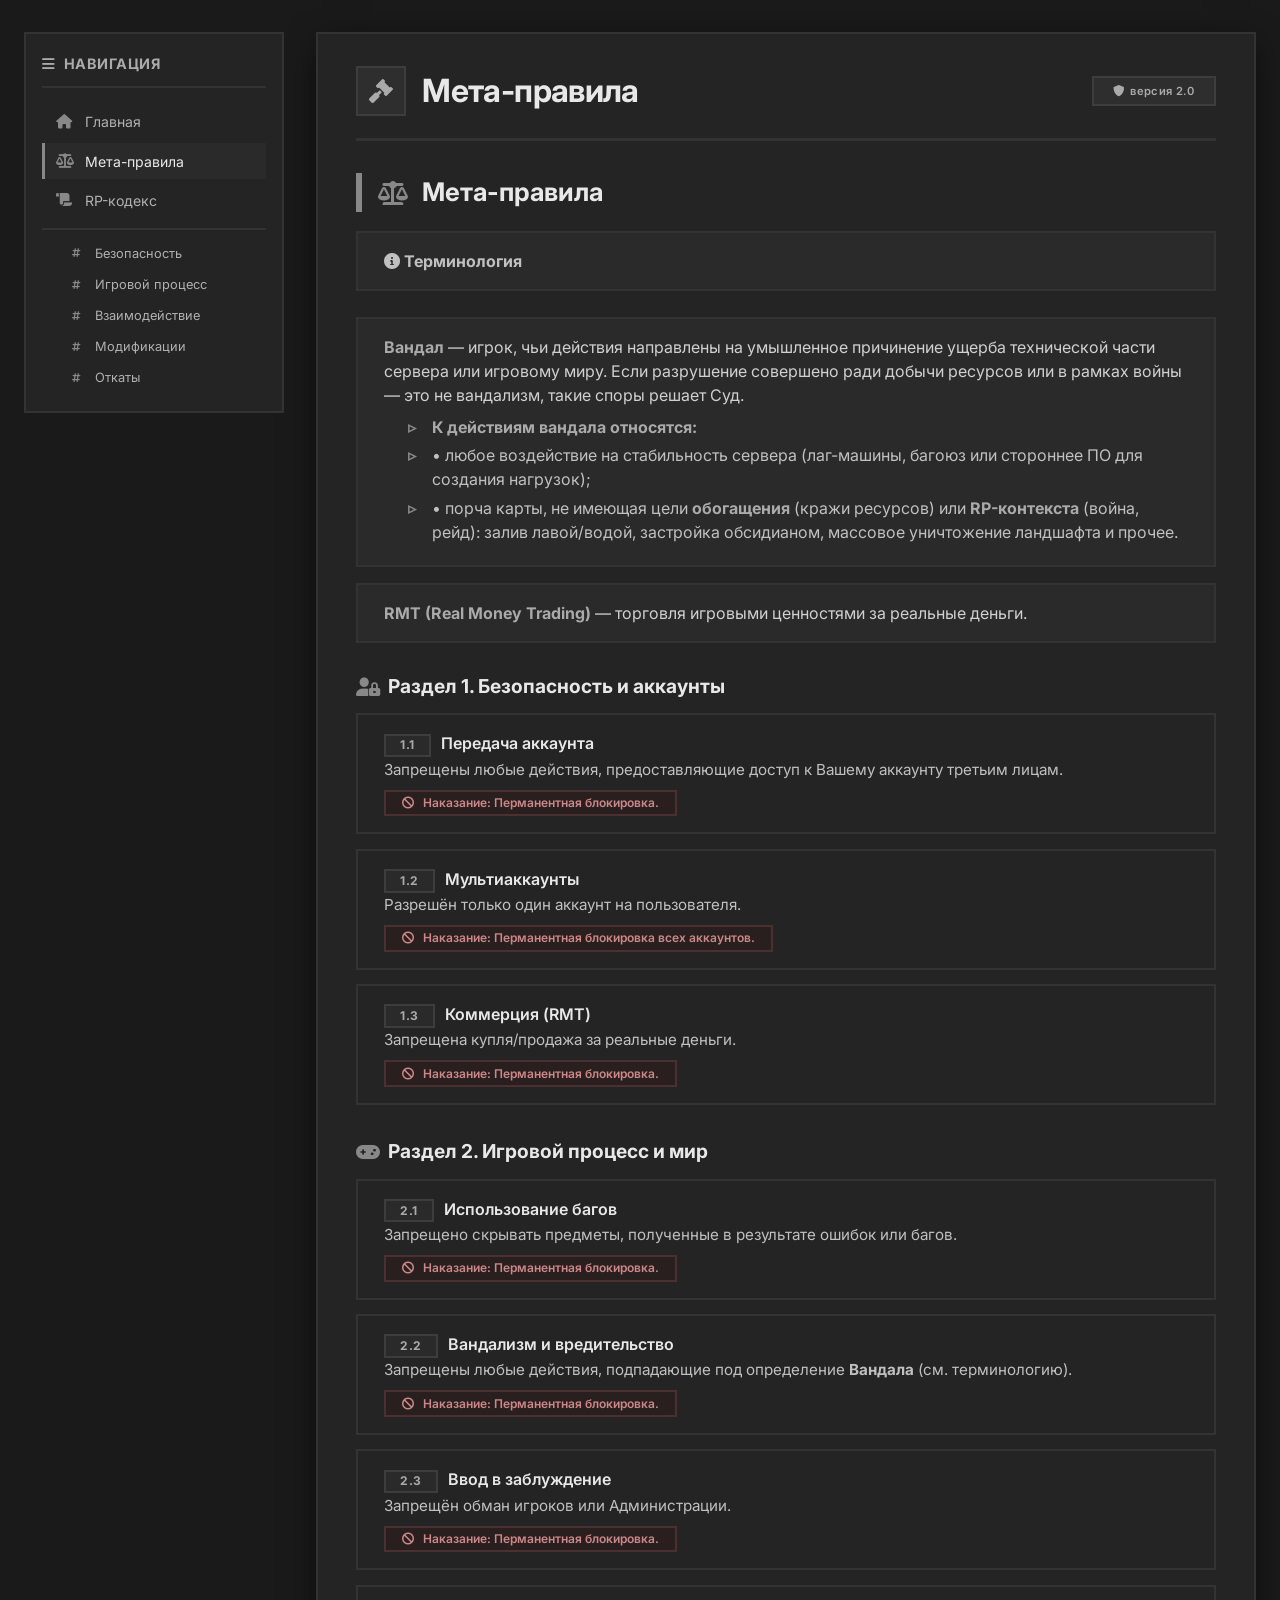
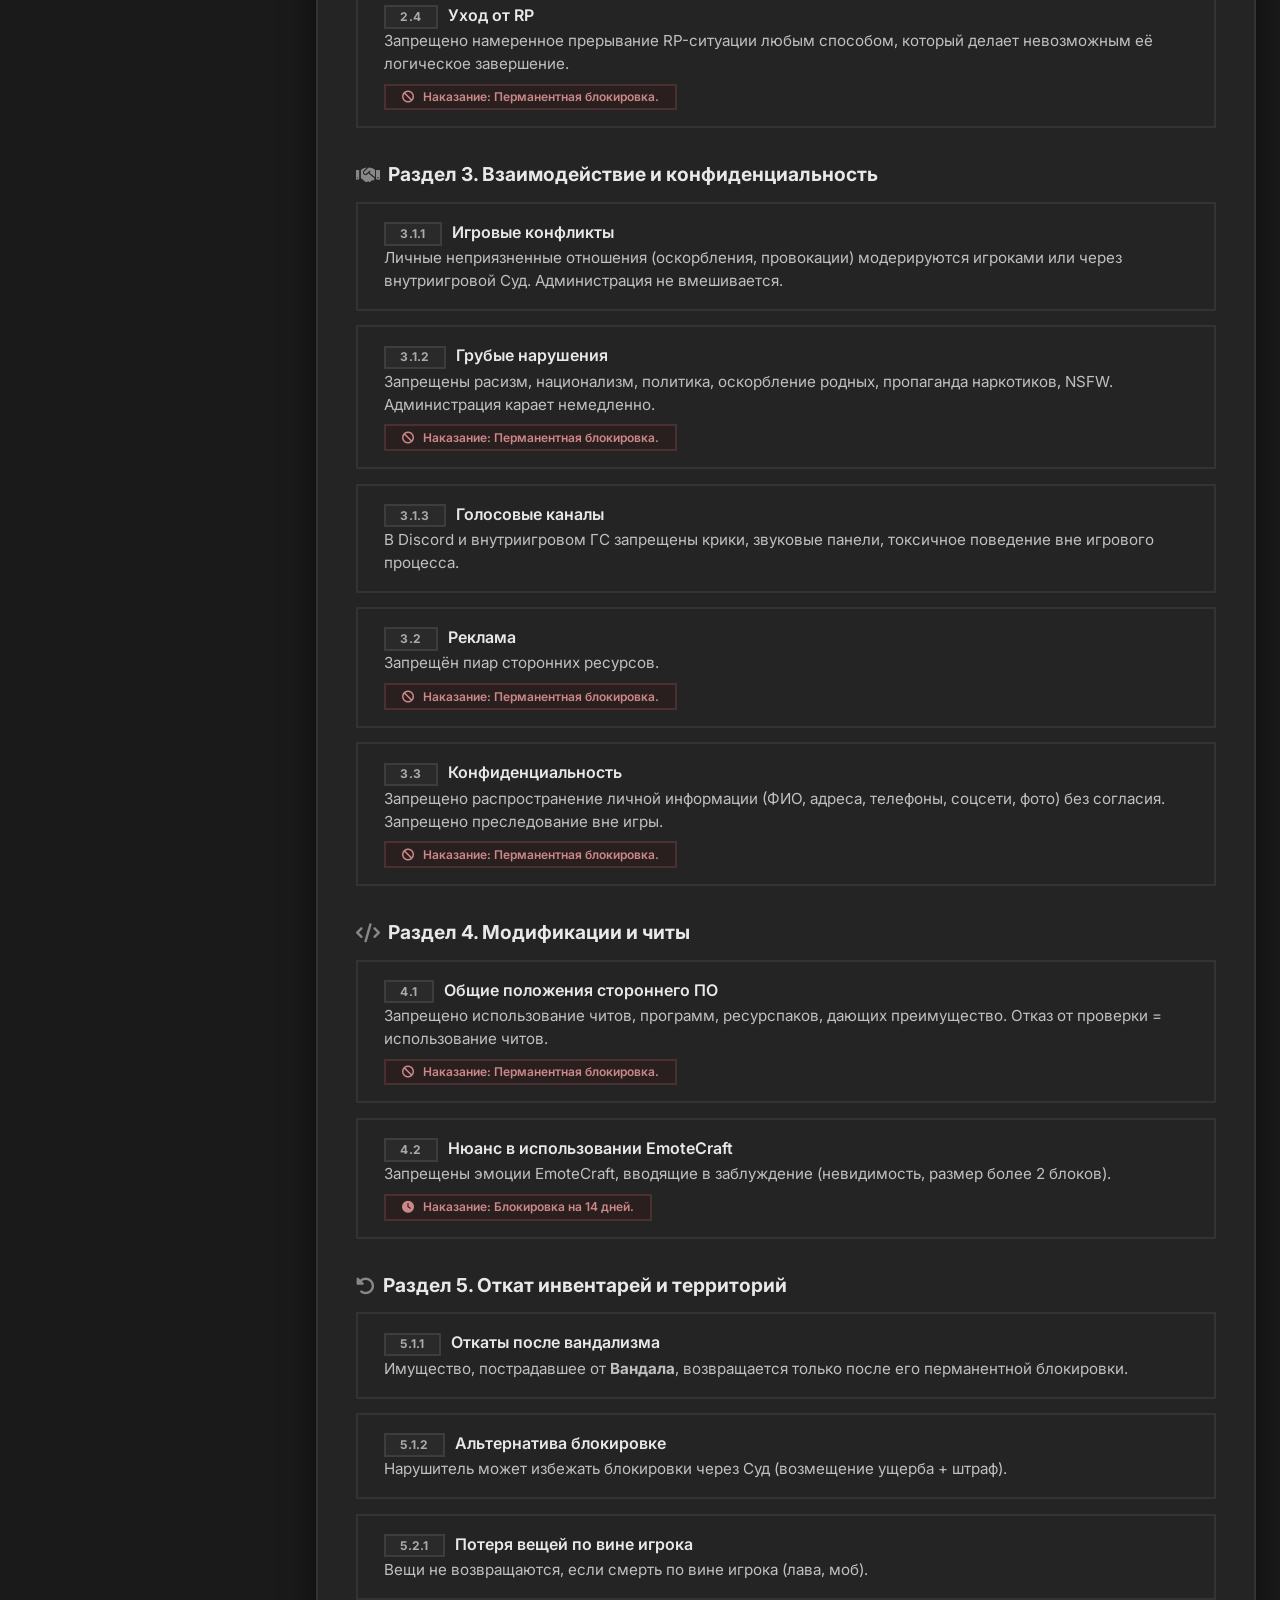
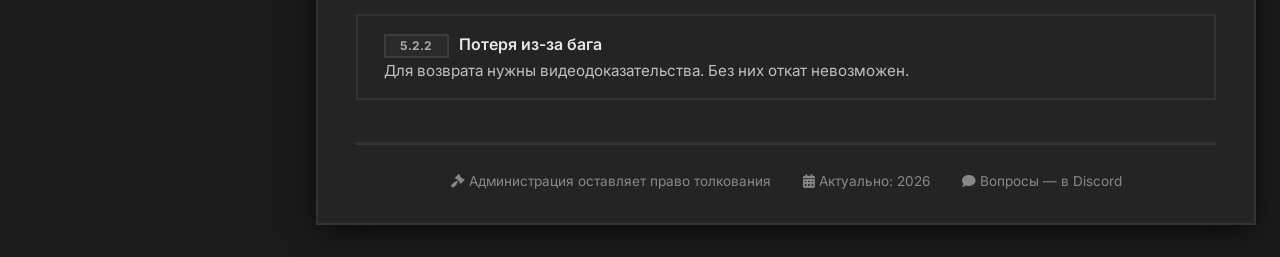
==== meta-rules.html @ c779bcae "Add files via upload" ====
<!DOCTYPE html>
<html lang="ru">
<head>
    <meta charset="UTF-8">
    <meta name="viewport" content="width=device-width, initial-scale=1.0">
    <title>Мета-правила — MIDNIGHT</title>
    <link rel="preconnect" href="https://fonts.googleapis.com">
    <link rel="preconnect" href="https://fonts.gstatic.com" crossorigin>
    <link href="https://fonts.googleapis.com/css2?family=Inter:opsz,wght@14..32,400;14..32,500;14..32,600;14..32,700&display=swap" rel="stylesheet">
    <link rel="stylesheet" href="https://cdnjs.cloudflare.com/ajax/libs/font-awesome/6.0.0-beta3/css/all.min.css">
    <link rel="stylesheet" href="styles.css">
    <link rel="shortcut icon" href="https://cdn.discordapp.com/icons/1515290569293959178/2b5f60cef63d94fbbb2cb43fdc33df2d.webp?size=60&quality=lossless" type="image/x-icon">
</head>
<body>
    <div class="app-wrapper">
        <aside class="sidebar">
            <div class="sidebar-title"><i class="fas fa-bars"></i> Навигация</div>
            <ul class="nav-list">
                <li><a href="index.html"><i class="fas fa-home"></i> Главная</a></li>
                <li><a href="meta-rules.html" class="active"><i class="fas fa-scale-balanced"></i> Мета-правила</a></li>
                <li><a href="rp-codex.html"><i class="fas fa-scroll"></i> RP-кодекс</a></li>
            </ul>
            <hr class="nav-divider">
            <ul class="nav-list nav-sub">
                <li><a href="meta-rules.html#section-1"><i class="fas fa-hashtag"></i> Безопасность</a></li>
                <li><a href="meta-rules.html#section-2"><i class="fas fa-hashtag"></i> Игровой процесс</a></li>
                <li><a href="meta-rules.html#section-3"><i class="fas fa-hashtag"></i> Взаимодействие</a></li>
                <li><a href="meta-rules.html#section-4"><i class="fas fa-hashtag"></i> Модификации</a></li>
                <li><a href="meta-rules.html#section-5"><i class="fas fa-hashtag"></i> Откаты</a></li>
            </ul>
        </aside>
        <main class="container">
            <div class="header">
                <div class="header-icon"><i class="fas fa-gavel"></i></div>
                <h1>Мета-правила</h1>
                <span class="badge"><i class="fas fa-shield-alt"></i> версия 2.0</span>
            </div>
            <div class="section" id="meta-rules">
                <div class="section-title"><i class="fas fa-scale-balanced"></i> Мета-правила</div>
                <div class="meta-block">
                    <p><i class="fas fa-info-circle"></i> <strong>Терминология</strong></p>
                </div>
                <div class="term-block">
                    <strong>Вандал</strong> — игрок, чьи действия направлены на умышленное причинение ущерба технической части сервера или игровому миру. Если разрушение совершено ради добычи ресурсов или в рамках войны — это не вандализм, такие споры решает Суд.
                    <ul class="sub-list" style="margin-top:8px;">
                        <li><strong>К действиям вандала относятся:</strong></li>
                        <li>• любое воздействие на стабильность сервера (лаг-машины, багоюз или стороннее ПО для создания нагрузок);</li>
                        <li>• порча карты, не имеющая цели <strong>обогащения</strong> (кражи ресурсов) или <strong>RP-контекста</strong> (война, рейд): залив лавой/водой, застройка обсидианом, массовое уничтожение ландшафта и прочее.</li>
                    </ul>
                </div>
                <div class="term-block">
                    <strong>RMT (Real Money Trading)</strong> — торговля игровыми ценностями за реальные деньги.
                </div>
                <div style="margin-top: 1.8rem;" id="section-1">
                    <h3><i class="fas fa-user-lock"></i> Раздел 1. Безопасность и аккаунты</h3>
                    <div class="rule-grid">
                        <div class="rule-card">
                            <div class="rule-head"><span class="rule-num">1.1</span><span class="rule-title">Передача аккаунта</span></div>
                            <div class="rule-desc">Запрещены любые действия, предоставляющие доступ к Вашему аккаунту третьим лицам.</div>
                            <div class="punishment"><i class="fas fa-ban"></i> Наказание: Перманентная блокировка.</div>
                        </div>
                        <div class="rule-card">
                            <div class="rule-head"><span class="rule-num">1.2</span><span class="rule-title">Мультиаккаунты</span></div>
                            <div class="rule-desc">Разрешён только один аккаунт на пользователя.</div>
                            <div class="punishment"><i class="fas fa-ban"></i> Наказание: Перманентная блокировка всех аккаунтов.</div>
                        </div>
                        <div class="rule-card">
                            <div class="rule-head"><span class="rule-num">1.3</span><span class="rule-title">Коммерция (RMT)</span></div>
                            <div class="rule-desc">Запрещена купля/продажа за реальные деньги.</div>
                            <div class="punishment"><i class="fas fa-ban"></i> Наказание: Перманентная блокировка.</div>
                        </div>
                    </div>
                </div>
                <div style="margin-top: 2rem;" id="section-2">
                    <h3><i class="fas fa-gamepad"></i> Раздел 2. Игровой процесс и мир</h3>
                    <div class="rule-grid">
                        <div class="rule-card">
                            <div class="rule-head"><span class="rule-num">2.1</span><span class="rule-title">Использование багов</span></div>
                            <div class="rule-desc">Запрещено скрывать предметы, полученные в результате ошибок или багов.</div>
                            <div class="punishment"><i class="fas fa-ban"></i> Наказание: Перманентная блокировка.</div>
                        </div>
                        <div class="rule-card">
                            <div class="rule-head"><span class="rule-num">2.2</span><span class="rule-title">Вандализм и вредительство</span></div>
                            <div class="rule-desc">Запрещены любые действия, подпадающие под определение <strong>Вандала</strong> (см. терминологию).</div>
                            <div class="punishment"><i class="fas fa-ban"></i> Наказание: Перманентная блокировка.</div>
                        </div>
                        <div class="rule-card">
                            <div class="rule-head"><span class="rule-num">2.3</span><span class="rule-title">Ввод в заблуждение</span></div>
                            <div class="rule-desc">Запрещён обман игроков или Администрации.</div>
                            <div class="punishment"><i class="fas fa-ban"></i> Наказание: Перманентная блокировка.</div>
                        </div>
                        <div class="rule-card">
                            <div class="rule-head"><span class="rule-num">2.4</span><span class="rule-title">Уход от RP</span></div>
                            <div class="rule-desc">Запрещено намеренное прерывание RP-ситуации любым способом, который делает невозможным её логическое завершение.</div>
                            <div class="punishment"><i class="fas fa-ban"></i> Наказание: Перманентная блокировка.</div>
                        </div>
                    </div>
                </div>
                <div style="margin-top: 2rem;" id="section-3">
                    <h3><i class="fas fa-handshake"></i> Раздел 3. Взаимодействие и конфиденциальность</h3>
                    <div class="rule-grid">
                        <div class="rule-card">
                            <div class="rule-head"><span class="rule-num">3.1.1</span><span class="rule-title">Игровые конфликты</span></div>
                            <div class="rule-desc">Личные неприязненные отношения (оскорбления, провокации) модерируются игроками или через внутриигровой Суд. Администрация не вмешивается.</div>
                        </div>
                        <div class="rule-card">
                            <div class="rule-head"><span class="rule-num">3.1.2</span><span class="rule-title">Грубые нарушения</span></div>
                            <div class="rule-desc">Запрещены расизм, национализм, политика, оскорбление родных, пропаганда наркотиков, NSFW. Администрация карает немедленно.</div>
                            <div class="punishment"><i class="fas fa-ban"></i> Наказание: Перманентная блокировка.</div>
                        </div>
                        <div class="rule-card">
                            <div class="rule-head"><span class="rule-num">3.1.3</span><span class="rule-title">Голосовые каналы</span></div>
                            <div class="rule-desc">В Discord и внутриигровом ГС запрещены крики, звуковые панели, токсичное поведение вне игрового процесса.</div>
                        </div>
                        <div class="rule-card">
                            <div class="rule-head"><span class="rule-num">3.2</span><span class="rule-title">Реклама</span></div>
                            <div class="rule-desc">Запрещён пиар сторонних ресурсов.</div>
                            <div class="punishment"><i class="fas fa-ban"></i> Наказание: Перманентная блокировка.</div>
                        </div>
                        <div class="rule-card">
                            <div class="rule-head"><span class="rule-num">3.3</span><span class="rule-title">Конфиденциальность</span></div>
                            <div class="rule-desc">Запрещено распространение личной информации (ФИО, адреса, телефоны, соцсети, фото) без согласия. Запрещено преследование вне игры.</div>
                            <div class="punishment"><i class="fas fa-ban"></i> Наказание: Перманентная блокировка.</div>
                        </div>
                    </div>
                </div>
                <div style="margin-top: 2rem;" id="section-4">
                    <h3><i class="fas fa-code"></i> Раздел 4. Модификации и читы</h3>
                    <div class="rule-grid">
                        <div class="rule-card">
                            <div class="rule-head"><span class="rule-num">4.1</span><span class="rule-title">Общие положения стороннего ПО</span></div>
                            <div class="rule-desc">Запрещено использование читов, программ, ресурспаков, дающих преимущество. Отказ от проверки = использование читов.</div>
                            <div class="punishment"><i class="fas fa-ban"></i> Наказание: Перманентная блокировка.</div>
                        </div>
                        <div class="rule-card">
                            <div class="rule-head"><span class="rule-num">4.2</span><span class="rule-title">Нюанс в использовании EmoteCraft</span></div>
                            <div class="rule-desc">Запрещены эмоции EmoteCraft, вводящие в заблуждение (невидимость, размер более 2 блоков).</div>
                            <div class="punishment"><i class="fas fa-clock"></i> Наказание: Блокировка на 14 дней.</div>
                        </div>
                    </div>
                </div>
                <div style="margin-top: 2rem;" id="section-5">
                    <h3><i class="fas fa-undo-alt"></i> Раздел 5. Откат инвентарей и территорий</h3>
                    <div class="rule-grid">
                        <div class="rule-card">
                            <div class="rule-head"><span class="rule-num">5.1.1</span><span class="rule-title">Откаты после вандализма</span></div>
                            <div class="rule-desc">Имущество, пострадавшее от <strong>Вандала</strong>, возвращается только после его перманентной блокировки.</div>
                        </div>
                        <div class="rule-card">
                            <div class="rule-head"><span class="rule-num">5.1.2</span><span class="rule-title">Альтернатива блокировке</span></div>
                            <div class="rule-desc">Нарушитель может избежать блокировки через Суд (возмещение ущерба + штраф).</div>
                        </div>
                        <div class="rule-card">
                            <div class="rule-head"><span class="rule-num">5.2.1</span><span class="rule-title">Потеря вещей по вине игрока</span></div>
                            <div class="rule-desc">Вещи не возвращаются, если смерть по вине игрока (лава, моб).</div>
                        </div>
                        <div class="rule-card">
                            <div class="rule-head"><span class="rule-num">5.2.2</span><span class="rule-title">Потеря из-за бага</span></div>
                            <div class="rule-desc">Для возврата нужны видеодоказательства. Без них откат невозможен.</div>
                        </div>
                    </div>
                </div>
                <div class="footer-note">
                    <span><i class="fas fa-gavel"></i> Администрация оставляет право толкования</span>
                    <span><i class="fas fa-calendar-alt"></i> Актуально: 2026</span>
                    <span><i class="fas fa-comment"></i> <a href="https://discord.gg/SPsBcRVKXB" style="text-decoration: none; color: #888888">Вопросы — в Discord</a></span>
                </div>
            </div>
        </main>
    </div>
    <script src="script.js"></script>
</body>
</html>
---- styles.css ----
* {
    margin: 0;
    padding: 0;
    box-sizing: border-box;
}

body {
    font-family: 'Inter', sans-serif;
    background: #1a1a1a;
    color: #d4d4d4;
    line-height: 1.5;
    padding: 2rem 1.5rem;
}

.app-wrapper {
    max-width: 1300px;
    margin: 0 auto;
    display: grid;
    grid-template-columns: 260px 1fr;
    gap: 2rem;
    align-items: start;
}

.sidebar {
    background: #242424;
    border: 2px solid #333333;
    padding: 1.2rem 1rem;
    position: sticky;
    top: 1.5rem;
    border-radius: 0;
    max-height: calc(100vh - 3rem);
    overflow-y: auto;
}

.sidebar::-webkit-scrollbar {
    width: 6px;
}
.sidebar::-webkit-scrollbar-track {
    background: #242424;
}
.sidebar::-webkit-scrollbar-thumb {
    background: #444444;
}

.sidebar-title {
    font-size: 0.9rem;
    font-weight: 700;
    text-transform: uppercase;
    letter-spacing: 0.5px;
    color: #aaaaaa;
    margin-bottom: 1rem;
    border-bottom: 2px solid #333333;
    padding-bottom: 0.7rem;
    display: flex;
    align-items: center;
    gap: 8px;
}

.nav-list {
    list-style: none;
    display: flex;
    flex-direction: column;
    gap: 0.25rem;
}

.nav-list li a {
    display: flex;
    align-items: center;
    gap: 10px;
    padding: 0.45rem 0.7rem;
    color: #b0b0b0;
    text-decoration: none;
    font-size: 0.88rem;
    border-left: 3px solid transparent;
    transition: all 0.1s ease;
    border-radius: 0;
}

.nav-list li a:hover {
    background: #2e2e2e;
    color: #e8e8e8;
    border-left-color: #888888;
}

.nav-list li a.active {
    background: #2a2a2a;
    color: #e8e8e8;
    border-left-color: #888888;
}

.nav-list li a i {
    width: 1.2rem;
    color: #888888;
    font-size: 0.9rem;
}

.nav-divider {
    border: none;
    border-top: 2px solid #333333;
    margin: 0.6rem 0;
}

.nav-sub {
    padding-left: 1.2rem;
}

.nav-sub li a {
    font-size: 0.8rem;
    padding: 0.25rem 0.5rem;
}

.nav-sub li a i {
    font-size: 0.6rem;
    width: 0.8rem;
}

.container {
    background: #242424;
    border-radius: 0;
    box-shadow: 0 8px 32px -6px rgba(0, 0, 0, 0.8);
    padding: 2rem 2.4rem;
    border: 2px solid #333333;
}

.header {
    display: flex;
    align-items: center;
    gap: 1rem;
    border-bottom: 3px solid #333333;
    padding-bottom: 1.4rem;
    margin-bottom: 2rem;
    flex-wrap: wrap;
}

.header-icon {
    background: #2e2e2e;
    width: 50px;
    height: 50px;
    border-radius: 0;
    display: flex;
    align-items: center;
    justify-content: center;
    font-size: 24px;
    color: #aaaaaa;
    border: 2px solid #3d3d3d;
}

.header h1 {
    font-size: 2rem;
    font-weight: 700;
    letter-spacing: -0.02em;
    color: #e8e8e8;
}

.header .badge {
    background: #2e2e2e;
    color: #aaaaaa;
    font-weight: 600;
    font-size: 0.7rem;
    padding: 0.3rem 1.2rem;
    border-radius: 0;
    margin-left: auto;
    border: 2px solid #3d3d3d;
    letter-spacing: 0.3px;
    display: flex;
    align-items: center;
    gap: 6px;
}

.section {
    scroll-margin-top: 1.5rem;
}

.section-title {
    font-size: 1.6rem;
    font-weight: 700;
    margin-bottom: 1.2rem;
    display: flex;
    align-items: center;
    gap: 12px;
    color: #e8e8e8;
    border-left: 6px solid #888888;
    padding-left: 1rem;
}

.section-title i {
    color: #888888;
    font-size: 1.5rem;
    width: 2rem;
}

.meta-block {
    background: #2a2a2a;
    border-radius: 0;
    padding: 1rem 1.6rem;
    margin-bottom: 1.6rem;
    border: 2px solid #333333;
}

.meta-block p {
    font-size: 1rem;
    font-weight: 500;
    color: #c0c0c0;
}

.term-block {
    background: #2a2a2a;
    border-radius: 0;
    padding: 1rem 1.6rem;
    border: 2px solid #333333;
    margin-bottom: 1rem;
    color: #d0d0d0;
}

.term-block strong {
    color: #aaaaaa;
    font-weight: 700;
}

.rule-grid {
    display: flex;
    flex-direction: column;
    gap: 0.9rem;
}

.rule-card {
    background: #242424;
    border-radius: 0;
    padding: 1rem 1.6rem;
    border: 2px solid #333333;
    transition: 0.15s ease;
    color: #d4d4d4;
}

.rule-card:hover {
    border-color: #555555;
    background: #2a2a2a;
}

.rule-head {
    display: flex;
    align-items: baseline;
    gap: 10px;
    flex-wrap: wrap;
    margin-bottom: 0.1rem;
}

.rule-num {
    font-weight: 700;
    color: #aaaaaa;
    background: #2a2a2a;
    padding: 0.05rem 0.9rem;
    border-radius: 0;
    font-size: 0.75rem;
    letter-spacing: 0.02em;
    white-space: nowrap;
    border: 2px solid #3d3d3d;
}

.rule-title {
    font-weight: 600;
    font-size: 1rem;
    color: #e8e8e8;
}

.rule-desc {
    color: #c0c0c0;
    margin-top: 0.1rem;
    font-size: 0.95rem;
}

.rule-example {
    background: #2a2a2a;
    border-radius: 0;
    padding: 0.6rem 1.2rem;
    margin-top: 0.6rem;
    font-size: 0.92rem;
    border-left: 5px solid #888888;
    color: #c8c8c8;
    display: flex;
    align-items: flex-start;
    gap: 8px;
    border: 2px solid #3d3d3d;
}

.rule-example i {
    color: #999999;
}

.punishment {
    display: inline-block;
    background: #2a1f1f;
    color: #cc8888;
    font-weight: 600;
    font-size: 0.75rem;
    padding: 0.15rem 1rem;
    border-radius: 0;
    margin-top: 0.5rem;
    border: 2px solid #4a3030;
}

.punishment i {
    margin-right: 6px;
    color: #cc8888;
}

.sub-list {
    margin-top: 0.5rem;
    padding-left: 1.5rem;
    list-style: none;
}

.sub-list li {
    position: relative;
    padding-left: 1.5rem;
    margin-bottom: 0.3rem;
    color: #c0c0c0;
}

.sub-list li::before {
    content: "▹";
    color: #888888;
    position: absolute;
    left: 0;
    font-weight: 700;
}

.sub-list li strong {
    color: #aaaaaa;
}

.warning {
    background: #2a251a;
    border-left: 6px solid #b8943a;
    border-radius: 0;
    padding: 1rem 1.8rem;
    margin: 1.6rem 0;
    border: 2px solid #4a402a;
    color: #d4c8b0;
}

.warning i {
    color: #b8943a;
    margin-right: 8px;
}

.warning strong {
    color: #d4b86a;
}

.server-info-grid {
    display: grid;
    grid-template-columns: 1fr 1fr;
    gap: 1.5rem;
    margin-bottom: 2rem;
}

.info-card {
    background: #2a2a2a;
    border: 2px solid #333333;
    padding: 1.5rem 1.8rem;
    border-radius: 0;
}

.info-card .label {
    font-size: 0.75rem;
    text-transform: uppercase;
    letter-spacing: 0.5px;
    color: #aaaaaa;
    font-weight: 600;
    margin-bottom: 0.3rem;
}

.info-card .value {
    font-size: 1.1rem;
    font-weight: 600;
    color: #e8e8e8;
    word-break: break-all;
}

.info-card .value .ip {
    color: #aaaaaa;
    font-family: 'Inter', monospace;
    font-weight: 700;
}

.info-card .value .copy-btn {
    background: #333333;
    border: none;
    color: #aaaaaa;
    padding: 0.2rem 0.7rem;
    cursor: pointer;
    font-size: 0.75rem;
    font-family: inherit;
    margin-left: 0.5rem;
    border: 1px solid #444444;
    transition: 0.1s ease;
}

.info-card .value .copy-btn:hover {
    background: #3d3d3d;
    border-color: #666666;
}

.info-card .value .copy-btn.copied {
    background: #1a3a2a;
    border-color: #4a6a5a;
    color: #88bb88;
}

.mods-list {
    display: flex;
    flex-wrap: wrap;
    gap: 0.8rem;
    margin-top: 0.5rem;
}

.mod-tag {
    background: #2e2e2e;
    border: 1px solid #3d3d3d;
    padding: 0.3rem 1rem;
    font-size: 0.85rem;
    color: #c0c0c0;
    display: flex;
    align-items: center;
    gap: 8px;
}

.mod-tag i {
    color: #888888;
    font-size: 0.9rem;
}

.faq-item {
    background: #242424;
    border: 2px solid #333333;
    padding: 1rem 1.6rem;
    margin-bottom: 0.8rem;
}

.faq-item .question {
    font-weight: 700;
    color: #e8e8e8;
    display: flex;
    align-items: center;
    gap: 10px;
    font-size: 1rem;
    cursor: pointer;
    user-select: none;
}

.faq-item .question i:first-child {
    color: #888888;
    width: 1.2rem;
}

.faq-item .question .fa-chevron-down {
    margin-left: auto;
    color: #666666;
    transition: transform 0.2s ease;
}

.faq-item .answer {
    color: #c0c0c0;
    margin-top: 0.6rem;
    padding-left: 2.2rem;
    font-size: 0.95rem;
    display: none;
    border-left: 3px solid #888888;
    padding-left: 1.2rem;
}

.faq-item .answer.open {
    display: block;
}

.faq-item .answer strong {
    color: #aaaaaa;
}

.help-box {
    background: #2a2a2a;
    border: 2px solid #333333;
    padding: 1.2rem 1.8rem;
    margin-top: 1rem;
    display: flex;
    align-items: center;
    gap: 1rem;
    flex-wrap: wrap;
}

.help-box i {
    color: #b8943a;
    font-size: 1.5rem;
}

.help-box p {
    color: #c0c0c0;
    font-size: 0.95rem;
    flex: 1;
}

.help-box .channel {
    background: #2e2e2e;
    border: 2px solid #3d3d3d;
    padding: 0.3rem 1rem;
    font-weight: 600;
    color: #aaaaaa;
    font-size: 0.85rem;
}

.help-box .channel i {
    font-size: 0.8rem;
    color: #aaaaaa;
}

.footer-note {
    margin-top: 2.6rem;
    text-align: center;
    font-size: 0.85rem;
    color: #888888;
    border-top: 3px solid #333333;
    padding-top: 1.6rem;
    display: flex;
    justify-content: center;
    gap: 2rem;
    flex-wrap: wrap;
}

.footer-note i {
    color: #888888;
}

h3 {
    font-weight: 700;
    font-size: 1.2rem;
    color: #e8e8e8;
    margin-bottom: 0.8rem;
    display: flex;
    align-items: center;
    gap: 8px;
}

h3 i {
    color: #888888;
}

@media (max-width: 900px) {
    .app-wrapper {
        grid-template-columns: 1fr;
        gap: 1.5rem;
    }

    .sidebar {
        position: relative;
        top: 0;
        max-height: none;
        overflow-y: visible;
        padding: 1rem;
    }

    .nav-list {
        flex-direction: row;
        flex-wrap: wrap;
        gap: 0.2rem;
    }

    .nav-list li a {
        padding: 0.3rem 0.6rem;
        font-size: 0.8rem;
        border-left: none;
        border-bottom: 2px solid transparent;
    }

    .nav-list li a:hover,
    .nav-list li a.active {
        border-left: none;
        border-bottom-color: #888888;
    }

    .nav-sub {
        padding-left: 0;
        display: flex;
        flex-wrap: wrap;
        gap: 0.2rem;
    }

    .nav-sub li a {
        font-size: 0.75rem;
        padding: 0.2rem 0.5rem;
    }

    .container {
        padding: 1.4rem 1rem;
    }

    .header h1 {
        font-size: 1.5rem;
    }

    .header .badge {
        margin-left: 0;
        width: 100%;
        text-align: center;
        justify-content: center;
    }

    .section-title {
        font-size: 1.3rem;
    }

    .rule-card {
        padding: 0.8rem 1rem;
    }

    .server-info-grid {
        grid-template-columns: 1fr;
    }

    .info-card .value {
        font-size: 1rem;
    }

    .faq-item .question {
        font-size: 0.9rem;
    }

    .help-box {
        flex-direction: column;
        align-items: flex-start;
    }
}

@media (max-width: 500px) {
    .nav-list li a {
        font-size: 0.7rem;
        padding: 0.2rem 0.4rem;
    }

    .nav-sub li a {
        font-size: 0.65rem;
    }

    .info-card {
        padding: 1rem;
    }

    .mods-list {
        gap: 0.4rem;
    }

    .mod-tag {
        font-size: 0.75rem;
        padding: 0.2rem 0.7rem;
    }
}
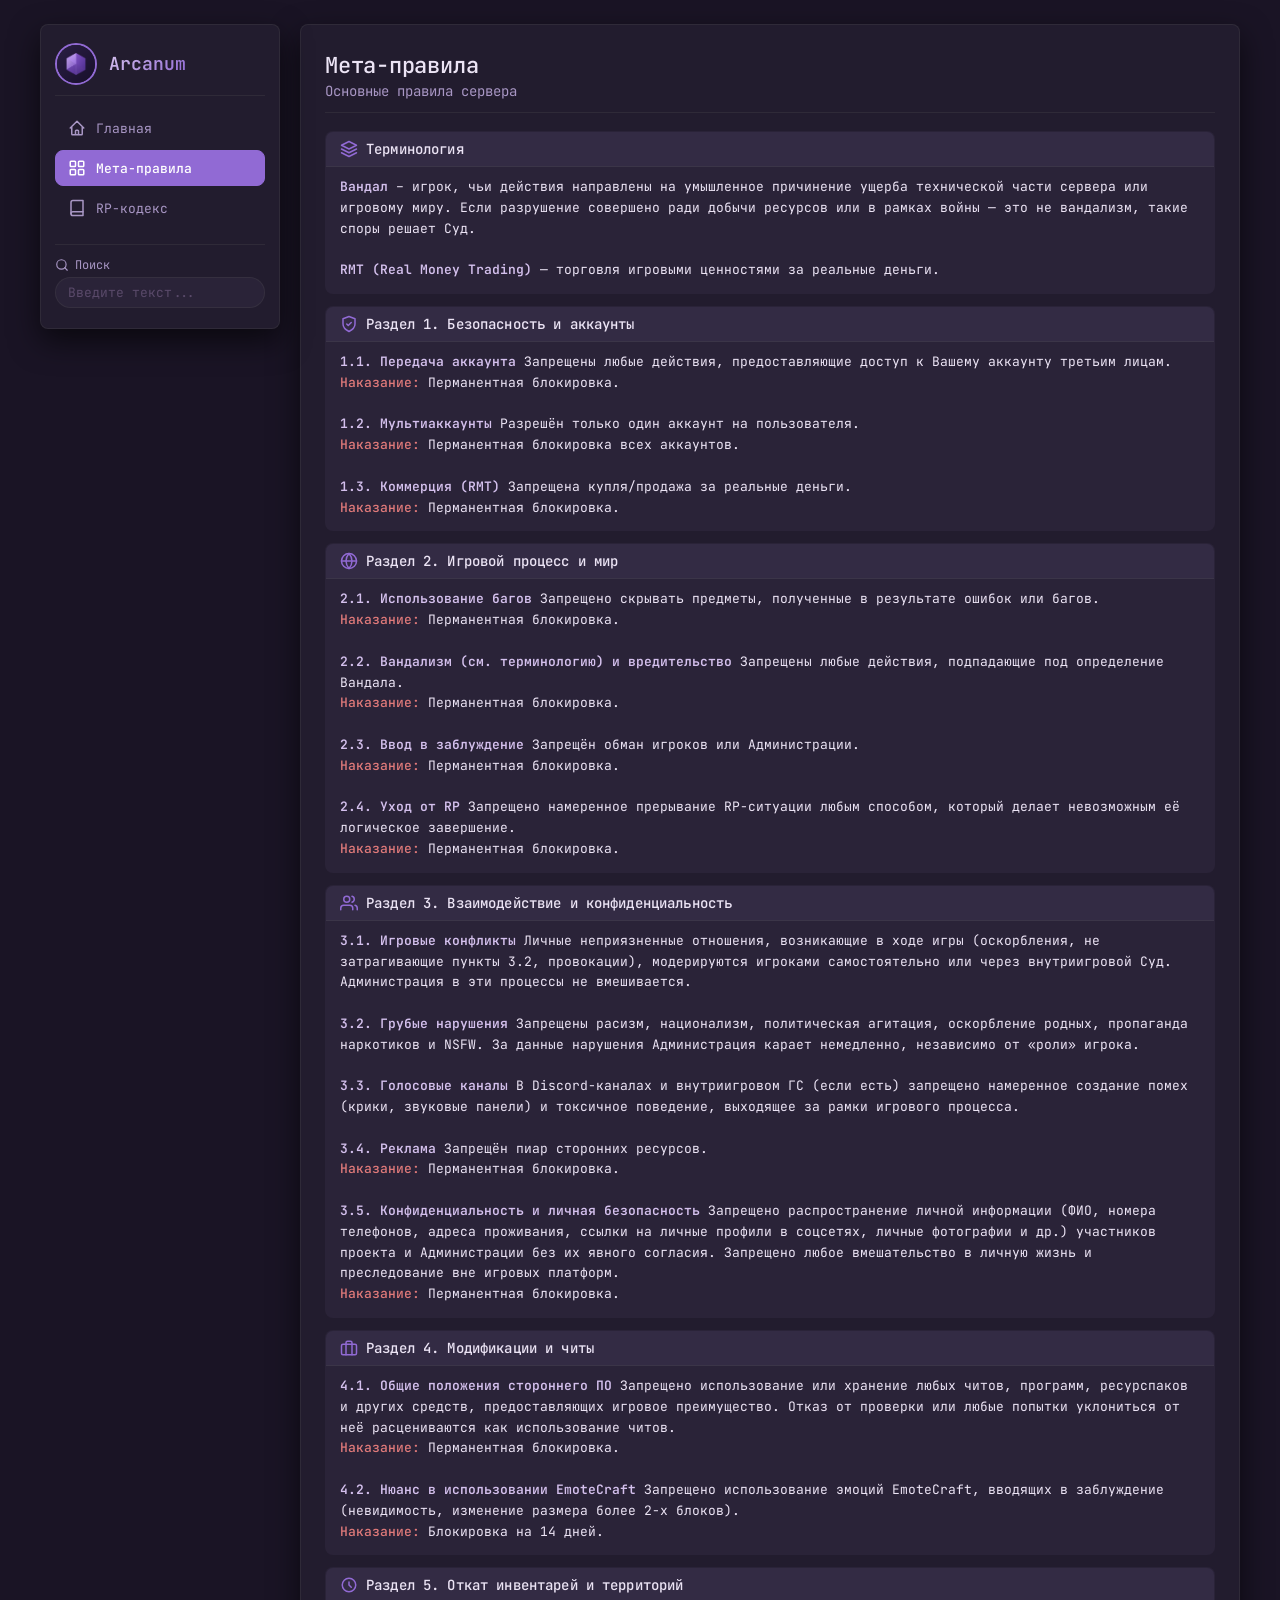
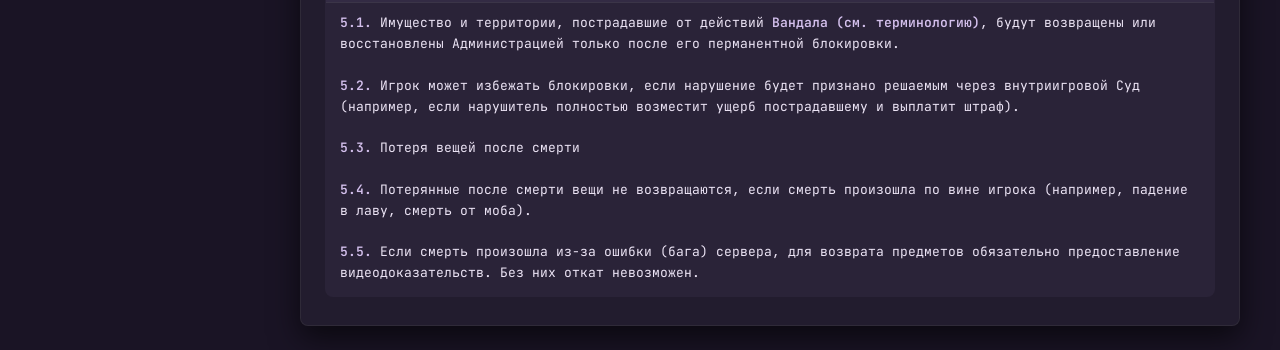
==== commit 74936717: "Add files via upload" ====
--- a/meta-rules.html
+++ b/meta-rules.html
@@ -1,173 +1,165 @@
 <!DOCTYPE html>
 <html lang="ru">
 <head>
-    <meta charset="UTF-8">
-    <meta name="viewport" content="width=device-width, initial-scale=1.0">
-    <title>Мета-правила — MIDNIGHT</title>
-    <link rel="preconnect" href="https://fonts.googleapis.com">
-    <link rel="preconnect" href="https://fonts.gstatic.com" crossorigin>
-    <link href="https://fonts.googleapis.com/css2?family=Inter:opsz,wght@14..32,400;14..32,500;14..32,600;14..32,700&display=swap" rel="stylesheet">
-    <link rel="stylesheet" href="https://cdnjs.cloudflare.com/ajax/libs/font-awesome/6.0.0-beta3/css/all.min.css">
-    <link rel="stylesheet" href="styles.css">
-    <link rel="shortcut icon" href="https://cdn.discordapp.com/icons/1515290569293959178/2b5f60cef63d94fbbb2cb43fdc33df2d.webp?size=60&quality=lossless" type="image/x-icon">
+    <meta charset="UTF-8" />
+    <meta name="viewport" content="width=device-width, initial-scale=1.0" />
+    <title>Мета-правила - Arcanum Vanilla</title>
+    <link rel="stylesheet" href="style.css" />
+    <link rel="stylesheet" href="sidebar.css" />
+    <link rel="shortcut icon" href="./img/logo.png" type="image/x-icon">
 </head>
 <body>
-    <div class="app-wrapper">
-        <aside class="sidebar">
-            <div class="sidebar-title"><i class="fas fa-bars"></i> Навигация</div>
-            <ul class="nav-list">
-                <li><a href="index.html"><i class="fas fa-home"></i> Главная</a></li>
-                <li><a href="meta-rules.html" class="active"><i class="fas fa-scale-balanced"></i> Мета-правила</a></li>
-                <li><a href="rp-codex.html"><i class="fas fa-scroll"></i> RP-кодекс</a></li>
-            </ul>
-            <hr class="nav-divider">
-            <ul class="nav-list nav-sub">
-                <li><a href="meta-rules.html#section-1"><i class="fas fa-hashtag"></i> Безопасность</a></li>
-                <li><a href="meta-rules.html#section-2"><i class="fas fa-hashtag"></i> Игровой процесс</a></li>
-                <li><a href="meta-rules.html#section-3"><i class="fas fa-hashtag"></i> Взаимодействие</a></li>
-                <li><a href="meta-rules.html#section-4"><i class="fas fa-hashtag"></i> Модификации</a></li>
-                <li><a href="meta-rules.html#section-5"><i class="fas fa-hashtag"></i> Откаты</a></li>
-            </ul>
-        </aside>
-        <main class="container">
-            <div class="header">
-                <div class="header-icon"><i class="fas fa-gavel"></i></div>
-                <h1>Мета-правила</h1>
-                <span class="badge"><i class="fas fa-shield-alt"></i> версия 2.0</span>
+
+<div class="app">
+    <!-- ===== SIDEBAR ===== -->
+    <aside class="sidebar">
+        <div class="sidebar-logo">
+            <div class="logo-wrapper">
+                <img class="logo-img" src="./img/logo.png" alt="Arcanum Vanilla" />
             </div>
-            <div class="section" id="meta-rules">
-                <div class="section-title"><i class="fas fa-scale-balanced"></i> Мета-правила</div>
-                <div class="meta-block">
-                    <p><i class="fas fa-info-circle"></i> <strong>Терминология</strong></p>
-                </div>
-                <div class="term-block">
-                    <strong>Вандал</strong> — игрок, чьи действия направлены на умышленное причинение ущерба технической части сервера или игровому миру. Если разрушение совершено ради добычи ресурсов или в рамках войны — это не вандализм, такие споры решает Суд.
-                    <ul class="sub-list" style="margin-top:8px;">
-                        <li><strong>К действиям вандала относятся:</strong></li>
-                        <li>• любое воздействие на стабильность сервера (лаг-машины, багоюз или стороннее ПО для создания нагрузок);</li>
-                        <li>• порча карты, не имеющая цели <strong>обогащения</strong> (кражи ресурсов) или <strong>RP-контекста</strong> (война, рейд): залив лавой/водой, застройка обсидианом, массовое уничтожение ландшафта и прочее.</li>
-                    </ul>
-                </div>
-                <div class="term-block">
-                    <strong>RMT (Real Money Trading)</strong> — торговля игровыми ценностями за реальные деньги.
-                </div>
-                <div style="margin-top: 1.8rem;" id="section-1">
-                    <h3><i class="fas fa-user-lock"></i> Раздел 1. Безопасность и аккаунты</h3>
-                    <div class="rule-grid">
-                        <div class="rule-card">
-                            <div class="rule-head"><span class="rule-num">1.1</span><span class="rule-title">Передача аккаунта</span></div>
-                            <div class="rule-desc">Запрещены любые действия, предоставляющие доступ к Вашему аккаунту третьим лицам.</div>
-                            <div class="punishment"><i class="fas fa-ban"></i> Наказание: Перманентная блокировка.</div>
-                        </div>
-                        <div class="rule-card">
-                            <div class="rule-head"><span class="rule-num">1.2</span><span class="rule-title">Мультиаккаунты</span></div>
-                            <div class="rule-desc">Разрешён только один аккаунт на пользователя.</div>
-                            <div class="punishment"><i class="fas fa-ban"></i> Наказание: Перманентная блокировка всех аккаунтов.</div>
-                        </div>
-                        <div class="rule-card">
-                            <div class="rule-head"><span class="rule-num">1.3</span><span class="rule-title">Коммерция (RMT)</span></div>
-                            <div class="rule-desc">Запрещена купля/продажа за реальные деньги.</div>
-                            <div class="punishment"><i class="fas fa-ban"></i> Наказание: Перманентная блокировка.</div>
-                        </div>
+            <h1>Arcanum</h1>
+        </div>
+
+        <nav class="sidebar-nav">
+            <a href="./index.html">
+                <svg class="nav-icon" viewBox="0 0 24 24" fill="none" stroke="currentColor" stroke-width="2" stroke-linecap="round" stroke-linejoin="round"><path d="M3 12l2-2m0 0l7-7 7 7M5 10v10a1 1 0 001 1h3m10-11l2 2m-2-2v10a1 1 0 01-1 1h-3m-4 0a1 1 0 01-1-1v-4a1 1 0 011-1h2a1 1 0 011 1v4a1 1 0 01-1 1h-2z"/></svg>
+                Главная
+            </a>
+            <a href="./meta-rules.html" class="active">
+                <svg class="nav-icon" viewBox="0 0 24 24" fill="none" stroke="currentColor" stroke-width="2" stroke-linecap="round" stroke-linejoin="round"><rect x="3" y="3" width="7" height="7" rx="1"/><rect x="14" y="3" width="7" height="7" rx="1"/><rect x="3" y="14" width="7" height="7" rx="1"/><rect x="14" y="14" width="7" height="7" rx="1"/></svg>
+                Мета-правила
+            </a>
+            <a href="./rp-rules.html">
+                <svg class="nav-icon" viewBox="0 0 24 24" fill="none" stroke="currentColor" stroke-width="2" stroke-linecap="round" stroke-linejoin="round"><path d="M4 19.5A2.5 2.5 0 0 1 6.5 17H20"/><path d="M6.5 2H20v20H6.5A2.5 2.5 0 0 1 4 19.5v-15A2.5 2.5 0 0 1 6.5 2z"/></svg>
+                RP-кодекс
+            </a>
+        </nav>
+
+        <div class="sidebar-search">
+            <label for="search">
+                <svg class="search-icon" viewBox="0 0 24 24" fill="none" stroke="currentColor" stroke-width="2" stroke-linecap="round" stroke-linejoin="round"><circle cx="11" cy="11" r="8"/><path d="m21 21-4.35-4.35"/></svg>
+                Поиск
+            </label>
+            <input type="text" class="search" id="search" placeholder="Введите текст..." />
+        </div>
+    </aside>
+
+    <!-- ===== CONTENT ===== -->
+    <main class="content">
+        <div class="container">
+            <div class="title-block">
+                <h2>Мета-правила</h2>
+                <p>Основные правила сервера</p>
+            </div>
+
+            <div class="line"></div>
+
+            <div class="list-rules" id="rulesContainer">
+                <div class="rule" data-rule-id="term">
+                    <div class="title">
+                        <svg class="rule-icon" viewBox="0 0 24 24" fill="none" stroke="currentColor" stroke-width="2" stroke-linecap="round" stroke-linejoin="round"><path d="M12 2L2 7l10 5 10-5-10-5z"/><path d="M2 17l10 5 10-5"/><path d="M2 12l10 5 10-5"/></svg>
+                        Терминология
+                    </div>
+                    <div class="content">
+                        <span class="bold">Вандал</span> – игрок, чьи действия направлены на умышленное причинение ущерба технической части сервера или игровому миру. Если разрушение совершено ради добычи ресурсов или в рамках войны — это не вандализм, такие споры решает Суд.
+                        <br><br>
+                        <span class="bold">RMT (Real Money Trading)</span> — торговля игровыми ценностями за реальные деньги.
                     </div>
                 </div>
-                <div style="margin-top: 2rem;" id="section-2">
-                    <h3><i class="fas fa-gamepad"></i> Раздел 2. Игровой процесс и мир</h3>
-                    <div class="rule-grid">
-                        <div class="rule-card">
-                            <div class="rule-head"><span class="rule-num">2.1</span><span class="rule-title">Использование багов</span></div>
-                            <div class="rule-desc">Запрещено скрывать предметы, полученные в результате ошибок или багов.</div>
-                            <div class="punishment"><i class="fas fa-ban"></i> Наказание: Перманентная блокировка.</div>
-                        </div>
-                        <div class="rule-card">
-                            <div class="rule-head"><span class="rule-num">2.2</span><span class="rule-title">Вандализм и вредительство</span></div>
-                            <div class="rule-desc">Запрещены любые действия, подпадающие под определение <strong>Вандала</strong> (см. терминологию).</div>
-                            <div class="punishment"><i class="fas fa-ban"></i> Наказание: Перманентная блокировка.</div>
-                        </div>
-                        <div class="rule-card">
-                            <div class="rule-head"><span class="rule-num">2.3</span><span class="rule-title">Ввод в заблуждение</span></div>
-                            <div class="rule-desc">Запрещён обман игроков или Администрации.</div>
-                            <div class="punishment"><i class="fas fa-ban"></i> Наказание: Перманентная блокировка.</div>
-                        </div>
-                        <div class="rule-card">
-                            <div class="rule-head"><span class="rule-num">2.4</span><span class="rule-title">Уход от RP</span></div>
-                            <div class="rule-desc">Запрещено намеренное прерывание RP-ситуации любым способом, который делает невозможным её логическое завершение.</div>
-                            <div class="punishment"><i class="fas fa-ban"></i> Наказание: Перманентная блокировка.</div>
-                        </div>
+
+                <div class="rule" data-rule-id="sec1">
+                    <div class="title">
+                        <svg class="rule-icon" viewBox="0 0 24 24" fill="none" stroke="currentColor" stroke-width="2" stroke-linecap="round" stroke-linejoin="round"><path d="M12 22s8-4 8-10V5l-8-3-8 3v7c0 6 8 10 8 10z"/><path d="M9 12l2 2 4-4"/></svg>
+                        Раздел 1. Безопасность и аккаунты
+                    </div>
+                    <div class="content">
+                        <span class="bold">1.1. Передача аккаунта</span> Запрещены любые действия, предоставляющие доступ к Вашему аккаунту третьим лицам.<br />
+                        <span class="punish">Наказание:</span> Перманентная блокировка.
+                        <br><br>
+                        <span class="bold">1.2. Мультиаккаунты</span> Разрешён только один аккаунт на пользователя.<br />
+                        <span class="punish">Наказание:</span> Перманентная блокировка всех аккаунтов.
+                        <br><br>
+                        <span class="bold">1.3. Коммерция (RMT)</span> Запрещена купля/продажа за реальные деньги.<br />
+                        <span class="punish">Наказание:</span> Перманентная блокировка.
                     </div>
                 </div>
-                <div style="margin-top: 2rem;" id="section-3">
-                    <h3><i class="fas fa-handshake"></i> Раздел 3. Взаимодействие и конфиденциальность</h3>
-                    <div class="rule-grid">
-                        <div class="rule-card">
-                            <div class="rule-head"><span class="rule-num">3.1.1</span><span class="rule-title">Игровые конфликты</span></div>
-                            <div class="rule-desc">Личные неприязненные отношения (оскорбления, провокации) модерируются игроками или через внутриигровой Суд. Администрация не вмешивается.</div>
-                        </div>
-                        <div class="rule-card">
-                            <div class="rule-head"><span class="rule-num">3.1.2</span><span class="rule-title">Грубые нарушения</span></div>
-                            <div class="rule-desc">Запрещены расизм, национализм, политика, оскорбление родных, пропаганда наркотиков, NSFW. Администрация карает немедленно.</div>
-                            <div class="punishment"><i class="fas fa-ban"></i> Наказание: Перманентная блокировка.</div>
-                        </div>
-                        <div class="rule-card">
-                            <div class="rule-head"><span class="rule-num">3.1.3</span><span class="rule-title">Голосовые каналы</span></div>
-                            <div class="rule-desc">В Discord и внутриигровом ГС запрещены крики, звуковые панели, токсичное поведение вне игрового процесса.</div>
-                        </div>
-                        <div class="rule-card">
-                            <div class="rule-head"><span class="rule-num">3.2</span><span class="rule-title">Реклама</span></div>
-                            <div class="rule-desc">Запрещён пиар сторонних ресурсов.</div>
-                            <div class="punishment"><i class="fas fa-ban"></i> Наказание: Перманентная блокировка.</div>
-                        </div>
-                        <div class="rule-card">
-                            <div class="rule-head"><span class="rule-num">3.3</span><span class="rule-title">Конфиденциальность</span></div>
-                            <div class="rule-desc">Запрещено распространение личной информации (ФИО, адреса, телефоны, соцсети, фото) без согласия. Запрещено преследование вне игры.</div>
-                            <div class="punishment"><i class="fas fa-ban"></i> Наказание: Перманентная блокировка.</div>
-                        </div>
+
+                <div class="rule" data-rule-id="sec2">
+                    <div class="title">
+                        <svg class="rule-icon" viewBox="0 0 24 24" fill="none" stroke="currentColor" stroke-width="2" stroke-linecap="round" stroke-linejoin="round"><circle cx="12" cy="12" r="10"/><path d="M2 12h20"/><path d="M12 2a15.3 15.3 0 0 1 4 10 15.3 15.3 0 0 1-4 10 15.3 15.3 0 0 1-4-10 15.3 15.3 0 0 1 4-10z"/></svg>
+                        Раздел 2. Игровой процесс и мир
+                    </div>
+                    <div class="content">
+                        <span class="bold">2.1. Использование багов</span> Запрещено скрывать предметы, полученные в результате ошибок или багов.<br />
+                        <span class="punish">Наказание:</span> Перманентная блокировка.
+                        <br><br>
+                        <span class="bold">2.2. Вандализм (см. терминологию) и вредительство</span> Запрещены любые действия, подпадающие под определение Вандала.<br />
+                        <span class="punish">Наказание:</span> Перманентная блокировка.
+                        <br><br>
+                        <span class="bold">2.3. Ввод в заблуждение</span> Запрещён обман игроков или Администрации.<br />
+                        <span class="punish">Наказание:</span> Перманентная блокировка.
+                        <br><br>
+                        <span class="bold">2.4. Уход от RP</span> Запрещено намеренное прерывание RP-ситуации любым способом, который делает невозможным её логическое завершение.<br />
+                        <span class="punish">Наказание:</span> Перманентная блокировка.
                     </div>
                 </div>
-                <div style="margin-top: 2rem;" id="section-4">
-                    <h3><i class="fas fa-code"></i> Раздел 4. Модификации и читы</h3>
-                    <div class="rule-grid">
-                        <div class="rule-card">
-                            <div class="rule-head"><span class="rule-num">4.1</span><span class="rule-title">Общие положения стороннего ПО</span></div>
-                            <div class="rule-desc">Запрещено использование читов, программ, ресурспаков, дающих преимущество. Отказ от проверки = использование читов.</div>
-                            <div class="punishment"><i class="fas fa-ban"></i> Наказание: Перманентная блокировка.</div>
-                        </div>
-                        <div class="rule-card">
-                            <div class="rule-head"><span class="rule-num">4.2</span><span class="rule-title">Нюанс в использовании EmoteCraft</span></div>
-                            <div class="rule-desc">Запрещены эмоции EmoteCraft, вводящие в заблуждение (невидимость, размер более 2 блоков).</div>
-                            <div class="punishment"><i class="fas fa-clock"></i> Наказание: Блокировка на 14 дней.</div>
-                        </div>
+
+                <div class="rule" data-rule-id="sec3">
+                    <div class="title">
+                        <svg class="rule-icon" viewBox="0 0 24 24" fill="none" stroke="currentColor" stroke-width="2" stroke-linecap="round" stroke-linejoin="round"><path d="M17 21v-2a4 4 0 0 0-4-4H5a4 4 0 0 0-4 4v2"/><circle cx="9" cy="7" r="4"/><path d="M23 21v-2a4 4 0 0 0-3-3.87"/><path d="M16 3.13a4 4 0 0 1 0 7.75"/></svg>
+                        Раздел 3. Взаимодействие и конфиденциальность
+                    </div>
+                    <div class="content">
+                        <span class="bold">3.1. Игровые конфликты</span> Личные неприязненные отношения, возникающие в ходе игры (оскорбления, не затрагивающие пункты 3.2, провокации), модерируются игроками самостоятельно или через внутриигровой Суд. Администрация в эти процессы не вмешивается.
+                        <br><br>
+                        <span class="bold">3.2. Грубые нарушения</span> Запрещены расизм, национализм, политическая агитация, оскорбление родных, пропаганда наркотиков и NSFW. За данные нарушения Администрация карает немедленно, независимо от «роли» игрока.
+                        <br><br>
+                        <span class="bold">3.3. Голосовые каналы</span> В Discord-каналах и внутриигровом ГС (если есть) запрещено намеренное создание помех (крики, звуковые панели) и токсичное поведение, выходящее за рамки игрового процесса.
+                        <br><br>
+                        <span class="bold">3.4. Реклама</span> Запрещён пиар сторонних ресурсов.<br />
+                        <span class="punish">Наказание:</span> Перманентная блокировка.
+                        <br><br>
+                        <span class="bold">3.5. Конфиденциальность и личная безопасность</span> Запрещено распространение личной информации (ФИО, номера телефонов, адреса проживания, ссылки на личные профили в соцсетях, личные фотографии и др.) участников проекта и Администрации без их явного согласия. Запрещено любое вмешательство в личную жизнь и преследование вне игровых платформ.<br />
+                        <span class="punish">Наказание:</span> Перманентная блокировка.
                     </div>
                 </div>
-                <div style="margin-top: 2rem;" id="section-5">
-                    <h3><i class="fas fa-undo-alt"></i> Раздел 5. Откат инвентарей и территорий</h3>
-                    <div class="rule-grid">
-                        <div class="rule-card">
-                            <div class="rule-head"><span class="rule-num">5.1.1</span><span class="rule-title">Откаты после вандализма</span></div>
-                            <div class="rule-desc">Имущество, пострадавшее от <strong>Вандала</strong>, возвращается только после его перманентной блокировки.</div>
-                        </div>
-                        <div class="rule-card">
-                            <div class="rule-head"><span class="rule-num">5.1.2</span><span class="rule-title">Альтернатива блокировке</span></div>
-                            <div class="rule-desc">Нарушитель может избежать блокировки через Суд (возмещение ущерба + штраф).</div>
-                        </div>
-                        <div class="rule-card">
-                            <div class="rule-head"><span class="rule-num">5.2.1</span><span class="rule-title">Потеря вещей по вине игрока</span></div>
-                            <div class="rule-desc">Вещи не возвращаются, если смерть по вине игрока (лава, моб).</div>
-                        </div>
-                        <div class="rule-card">
-                            <div class="rule-head"><span class="rule-num">5.2.2</span><span class="rule-title">Потеря из-за бага</span></div>
-                            <div class="rule-desc">Для возврата нужны видеодоказательства. Без них откат невозможен.</div>
-                        </div>
+
+                <div class="rule" data-rule-id="sec4">
+                    <div class="title">
+                        <svg class="rule-icon" viewBox="0 0 24 24" fill="none" stroke="currentColor" stroke-width="2" stroke-linecap="round" stroke-linejoin="round"><rect x="2" y="7" width="20" height="14" rx="2" ry="2"/><path d="M16 21V5a2 2 0 0 0-2-2h-4a2 2 0 0 0-2 2v16"/></svg>
+                        Раздел 4. Модификации и читы
+                    </div>
+                    <div class="content">
+                        <span class="bold">4.1. Общие положения стороннего ПО</span> Запрещено использование или хранение любых читов, программ, ресурспаков и других средств, предоставляющих игровое преимущество. Отказ от проверки или любые попытки уклониться от неё расцениваются как использование читов.<br />
+                        <span class="punish">Наказание:</span> Перманентная блокировка.
+                        <br><br>
+                        <span class="bold">4.2. Нюанс в использовании EmoteCraft</span> Запрещено использование эмоций EmoteCraft, вводящих в заблуждение (невидимость, изменение размера более 2-х блоков).<br />
+                        <span class="punish">Наказание:</span> Блокировка на 14 дней.
                     </div>
                 </div>
-                <div class="footer-note">
-                    <span><i class="fas fa-gavel"></i> Администрация оставляет право толкования</span>
-                    <span><i class="fas fa-calendar-alt"></i> Актуально: 2026</span>
-                    <span><i class="fas fa-comment"></i> <a href="https://discord.gg/SPsBcRVKXB" style="text-decoration: none; color: #888888">Вопросы — в Discord</a></span>
+
+                <div class="rule" data-rule-id="sec5">
+                    <div class="title">
+                        <svg class="rule-icon" viewBox="0 0 24 24" fill="none" stroke="currentColor" stroke-width="2" stroke-linecap="round" stroke-linejoin="round"><path d="M3 12a9 9 0 1 0 18 0 9 9 0 0 0-18 0z"/><path d="M12 8v4l3 3"/></svg>
+                        Раздел 5. Откат инвентарей и территорий
+                    </div>
+                    <div class="content">
+                        <span class="bold">5.1.</span> Имущество и территории, пострадавшие от действий <span class="bold">Вандала (см. терминологию)</span>, будут возвращены или восстановлены Администрацией только после его перманентной блокировки.
+                        <br><br>
+                        <span class="bold">5.2.</span> Игрок может избежать блокировки, если нарушение будет признано решаемым через внутриигровой Суд (например, если нарушитель полностью возместит ущерб пострадавшему и выплатит штраф).
+                        <br><br>
+                        <span class="bold">5.3.</span> Потеря вещей после смерти
+                        <br><br>
+                        <span class="bold">5.4.</span> Потерянные после смерти вещи не возвращаются, если смерть произошла по вине игрока (например, падение в лаву, смерть от моба).
+                        <br><br>
+                        <span class="bold">5.5.</span> Если смерть произошла из-за ошибки (бага) сервера, для возврата предметов обязательно предоставление видеодоказательств. Без них откат невозможен.
+                    </div>
                 </div>
             </div>
-        </main>
-    </div>
-    <script src="script.js"></script>
+        </div>
+    </main>
+</div>
+
+<script src="search.js"></script>
 </body>
 </html>
--- a/style.css
+++ b/style.css
@@ -0,0 +1,259 @@
+@import url('https://fonts.googleapis.com/css2?family=JetBrains+Mono:ital,wght@0,300;0,400;0,600;1,300;1,400&display=swap');
+
+* {
+    box-sizing: border-box;
+}
+
+body {
+    --font: 'JetBrains Mono', monospace;
+    --border: oklch(45% 0 0 / 0.25);
+    --bg-deep: #1a1425;
+    --bg-panel: #221c2e;
+    --bg-rule: #2a2338;
+    --bg-rule-title: #332b44;
+    --text-main: #ece4f5;
+    --text-muted: #a896c4;
+    --accent: #916ad4;
+    --accent-hover: #a885e0;
+    --accent-dim: rgba(145, 106, 212, 0.2);
+    --radius: 8px;
+    --shadow: 0 12px 30px rgba(0, 0, 0, 0.6);
+
+    background: var(--bg-deep);
+    margin: 0;
+    padding: 24px 16px;
+    font-family: var(--font);
+    color: var(--text-main);
+    min-height: 100vh;
+    display: flex;
+    justify-content: center;
+    align-items: flex-start;
+}
+
+a {
+    color: var(--text-main);
+    text-decoration: none;
+    transition: color 0.15s;
+}
+a:hover {
+    color: var(--accent-hover);
+}
+
+/* ===== ЗАГОЛОВКИ ===== */
+.title-block h2 {
+    margin: 6px 0 2px;
+    font-size: 22px;
+    font-weight: 500;
+    letter-spacing: -0.01em;
+}
+.title-block p {
+    margin: 2px 0 0;
+    color: var(--text-muted);
+    font-size: 14px;
+}
+
+.line {
+    border-top: 1px solid var(--border);
+    margin: 2px 0 4px;
+}
+
+/* ===== ГЛАВНАЯ (карточки) ===== */
+.hero {
+    text-align: center;
+    padding: 20px 0 10px;
+}
+.hero h2 {
+    font-size: 28px;
+    font-weight: 600;
+    margin: 0 0 6px;
+    background: linear-gradient(135deg, #d4c0ed, #a885e0);
+    -webkit-background-clip: text;
+    -webkit-text-fill-color: transparent;
+    background-clip: text;
+}
+.hero p {
+    color: var(--text-muted);
+    font-size: 15px;
+    margin: 0;
+}
+
+.cards {
+    display: flex;
+    flex-direction: column;
+    gap: 16px;
+    margin: 12px 0 4px;
+}
+.card {
+    background: var(--bg-rule);
+    border-radius: var(--radius);
+    border: 1px solid var(--border);
+    padding: 18px 20px 20px;
+    transition: border 0.2s, background 0.2s, transform 0.15s;
+    display: flex;
+    align-items: flex-start;
+    gap: 14px;
+}
+.card:hover {
+    border-color: var(--accent);
+    background: #2f2740;
+    transform: translateY(-2px);
+}
+.card-icon {
+    width: 40px;
+    height: 40px;
+    stroke: var(--accent);
+    flex-shrink: 0;
+    margin-top: 2px;
+}
+.card-content {
+    flex: 1;
+}
+.card-content h3 {
+    margin: 0 0 4px;
+    font-size: 18px;
+    font-weight: 500;
+}
+.card-content p {
+    margin: 0 0 10px;
+    color: var(--text-muted);
+    font-size: 14px;
+    line-height: 1.5;
+}
+.card-link {
+    display: inline-block;
+    font-size: 13px;
+    font-weight: 500;
+    color: var(--accent);
+    border: 1px solid var(--accent);
+    border-radius: 20px;
+    padding: 4px 16px;
+    transition: all 0.15s;
+}
+.card-link:hover {
+    background: var(--accent);
+    color: #fff;
+    border-color: var(--accent);
+}
+.badge {
+    display: inline-block;
+    background: var(--accent-dim);
+    color: var(--accent-hover);
+    font-size: 10px;
+    font-weight: 600;
+    padding: 2px 10px;
+    border-radius: 12px;
+    letter-spacing: 0.03em;
+    margin-left: 8px;
+    vertical-align: middle;
+}
+.footer-note {
+    margin-top: 16px;
+    padding: 12px 0 4px;
+    border-top: 1px solid var(--border);
+    text-align: center;
+    font-size: 12px;
+    color: var(--text-muted);
+}
+.footer-note a {
+    color: var(--accent-hover);
+}
+
+/* ===== ПРАВИЛА ===== */
+.list-rules {
+    display: flex;
+    flex-direction: column;
+    gap: 12px;
+    margin-top: 4px;
+}
+
+.rule {
+    background: var(--bg-rule);
+    border-radius: var(--radius);
+    overflow: hidden;
+    border: 1px solid transparent;
+    transition: border 0.15s, background 0.15s;
+}
+.rule:hover {
+    border-color: var(--border);
+    background: #2f2740;
+}
+
+.rule .title {
+    background: var(--bg-rule-title);
+    padding: 8px 14px;
+    margin: 0;
+    font-size: 14px;
+    font-weight: 500;
+    letter-spacing: 0.01em;
+    border-bottom: 1px solid var(--border);
+    display: flex;
+    align-items: center;
+    gap: 8px;
+}
+.rule .content {
+    padding: 10px 14px 12px;
+    font-size: 13px;
+    line-height: 1.6;
+}
+
+.rule-icon {
+    width: 18px;
+    height: 18px;
+    stroke: var(--accent);
+    flex-shrink: 0;
+}
+
+.bold {
+    font-weight: 600;
+    color: #d4c0ed;
+}
+.punish {
+    color: #e07a7a;
+    font-weight: 500;
+}
+
+/* предупреждение в RP */
+.rule.warning {
+    border-color: var(--accent);
+    background: #2a1f3a;
+}
+.warning-title {
+    background: var(--accent) !important;
+    color: #fff !important;
+    font-weight: 600;
+}
+.warning-title .rule-icon {
+    stroke: #fff;
+}
+
+/* скрытие при поиске */
+.rule-hidden {
+    display: none !important;
+}
+
+/* подсветка */
+.highlight {
+    background-color: var(--accent);
+    color: #fff;
+    padding: 0 3px;
+    border-radius: 3px;
+    font-weight: 500;
+}
+
+/* ===== АДАПТИВ ===== */
+@media (max-width: 500px) {
+    .container {
+        padding: 16px !important;
+    }
+    .hero h2 {
+        font-size: 22px;
+    }
+    .card {
+        flex-direction: column;
+        align-items: stretch;
+    }
+    .card-icon {
+        width: 32px;
+        height: 32px;
+    }
+}
--- a/sidebar.css
+++ b/sidebar.css
@@ -0,0 +1,254 @@
+/* ===== LAYOUT: sidebar + content ===== */
+.app {
+    display: flex;
+    gap: 20px;
+    max-width: 1200px;
+    width: 100%;
+    margin: 0 auto;
+    align-items: flex-start;
+}
+
+/* ===== SIDEBAR ===== */
+.sidebar {
+    flex: 0 0 240px;
+    background: var(--bg-panel);
+    border: 1px solid var(--border);
+    border-radius: var(--radius);
+    box-shadow: var(--shadow);
+    padding: 18px 14px 20px;
+    display: flex;
+    flex-direction: column;
+    gap: 14px;
+    position: sticky;
+    top: 16px;
+    max-height: calc(100vh - 32px);
+    overflow-y: auto;
+}
+
+.sidebar-logo {
+    display: flex;
+    align-items: center;
+    gap: 12px;
+    padding-bottom: 10px;
+    border-bottom: 1px solid var(--border);
+}
+.sidebar-logo .logo-wrapper {
+    width: 42px;
+    height: 42px;
+    flex-shrink: 0;
+    display: flex;
+    align-items: center;
+    justify-content: center;
+    background: #2a2338;
+    border-radius: 50%;
+    border: 2px solid var(--accent);
+    overflow: hidden;
+    transition: border-color 0.2s, box-shadow 0.2s, transform 0.2s;
+}
+.sidebar-logo .logo-wrapper:hover {
+    border-color: var(--accent-hover);
+    box-shadow: 0 0 24px var(--accent-dim);
+    transform: scale(1.03);
+}
+.sidebar-logo .logo-wrapper .logo-img {
+    width: 100%;
+    height: 100%;
+    object-fit: cover;
+    display: block;
+    transition: transform 0.3s ease;
+}
+.sidebar-logo .logo-wrapper:hover .logo-img {
+    transform: scale(1.08);
+}
+.sidebar-logo h1 {
+    font-size: 18px;
+    font-weight: 600;
+    margin: 0;
+    background: linear-gradient(135deg, #d4c0ed, var(--accent));
+    -webkit-background-clip: text;
+    -webkit-text-fill-color: transparent;
+    background-clip: text;
+    line-height: 1.2;
+}
+
+/* навигация в сайдбаре */
+.sidebar-nav {
+    display: flex;
+    flex-direction: column;
+    gap: 4px;
+}
+.sidebar-nav a {
+    display: flex;
+    align-items: center;
+    gap: 10px;
+    padding: 8px 12px;
+    border-radius: var(--radius);
+    font-size: 13px;
+    font-weight: 400;
+    color: var(--text-muted);
+    background: transparent;
+    border: 1px solid transparent;
+    transition: all 0.15s;
+}
+.sidebar-nav a:hover {
+    background: var(--bg-rule);
+    color: var(--text-main);
+    border-color: var(--border);
+}
+.sidebar-nav a.active {
+    background: var(--accent);
+    color: #fff;
+    border-color: var(--accent);
+    font-weight: 500;
+}
+.sidebar-nav a.active .nav-icon {
+    stroke: #fff;
+}
+.nav-icon {
+    width: 18px;
+    height: 18px;
+    stroke: currentColor;
+    flex-shrink: 0;
+}
+
+/* поиск в сайдбаре */
+.sidebar-search {
+    margin-top: 4px;
+    padding-top: 12px;
+    border-top: 1px solid var(--border);
+}
+.sidebar-search label {
+    font-size: 12px;
+    color: var(--text-muted);
+    display: flex;
+    align-items: center;
+    gap: 6px;
+    margin-bottom: 4px;
+}
+.sidebar-search .search-icon {
+    width: 14px;
+    height: 14px;
+    stroke: var(--text-muted);
+}
+.sidebar-search .search {
+    padding: 6px 12px;
+    background: #2a2338;
+    border: 1px solid var(--border);
+    border-radius: 20px;
+    color: var(--text-main);
+    font-family: var(--font);
+    font-size: 13px;
+    width: 100%;
+    outline: none;
+    transition: border 0.15s, background 0.15s, box-shadow 0.15s;
+}
+.sidebar-search .search:focus {
+    border-color: var(--accent);
+    background: #302838;
+    box-shadow: 0 0 0 3px var(--accent-dim);
+}
+.sidebar-search .search::placeholder {
+    color: #5a4a6a;
+}
+
+/* ===== CONTENT ===== */
+.content {
+    flex: 1;
+    min-width: 0;
+}
+.content .container {
+    background: var(--bg-panel);
+    border: 1px solid var(--border);
+    border-radius: var(--radius);
+    box-shadow: var(--shadow);
+    display: flex;
+    flex-direction: column;
+    gap: 10px;
+    padding: 20px 24px 28px;
+    width: 100%;
+}
+
+/* скрываем старые вкладки и поиск в контенте */
+.content .tabs {
+    display: none !important;
+}
+.content label[for="search"],
+.content .search {
+    display: none !important;
+}
+
+/* адаптив для маленьких экранов */
+@media (max-width: 720px) {
+    .app {
+        flex-direction: column;
+        gap: 16px;
+    }
+    .sidebar {
+        flex: 1 1 auto;
+        width: 100%;
+        position: static;
+        max-height: none;
+        flex-direction: row;
+        flex-wrap: wrap;
+        padding: 12px 14px;
+        gap: 8px;
+    }
+    .sidebar-logo {
+        flex: 0 0 auto;
+        border-bottom: none;
+        padding-bottom: 0;
+        margin-right: 8px;
+    }
+    .sidebar-logo h1 {
+        font-size: 16px;
+    }
+    .sidebar-nav {
+        flex-direction: row;
+        flex-wrap: wrap;
+        gap: 4px;
+        flex: 1 1 auto;
+    }
+    .sidebar-nav a {
+        padding: 5px 10px;
+        font-size: 12px;
+    }
+    .sidebar-search {
+        flex: 0 0 100%;
+        border-top: none;
+        padding-top: 0;
+        margin-top: 0;
+        order: 10;
+    }
+    .sidebar-search .search {
+        font-size: 12px;
+        padding: 5px 10px;
+    }
+    .content .container {
+        padding: 16px;
+    }
+}
+
+@media (max-width: 480px) {
+    .sidebar {
+        padding: 10px 12px;
+        gap: 6px;
+    }
+    .sidebar-logo .logo-wrapper {
+        width: 34px;
+        height: 34px;
+    }
+    .sidebar-logo h1 {
+        font-size: 14px;
+    }
+    .sidebar-nav a {
+        font-size: 11px;
+        padding: 4px 8px;
+    }
+    .nav-icon {
+        width: 14px;
+        height: 14px;
+    }
+    .content .container {
+        padding: 12px;
+    }
+}
